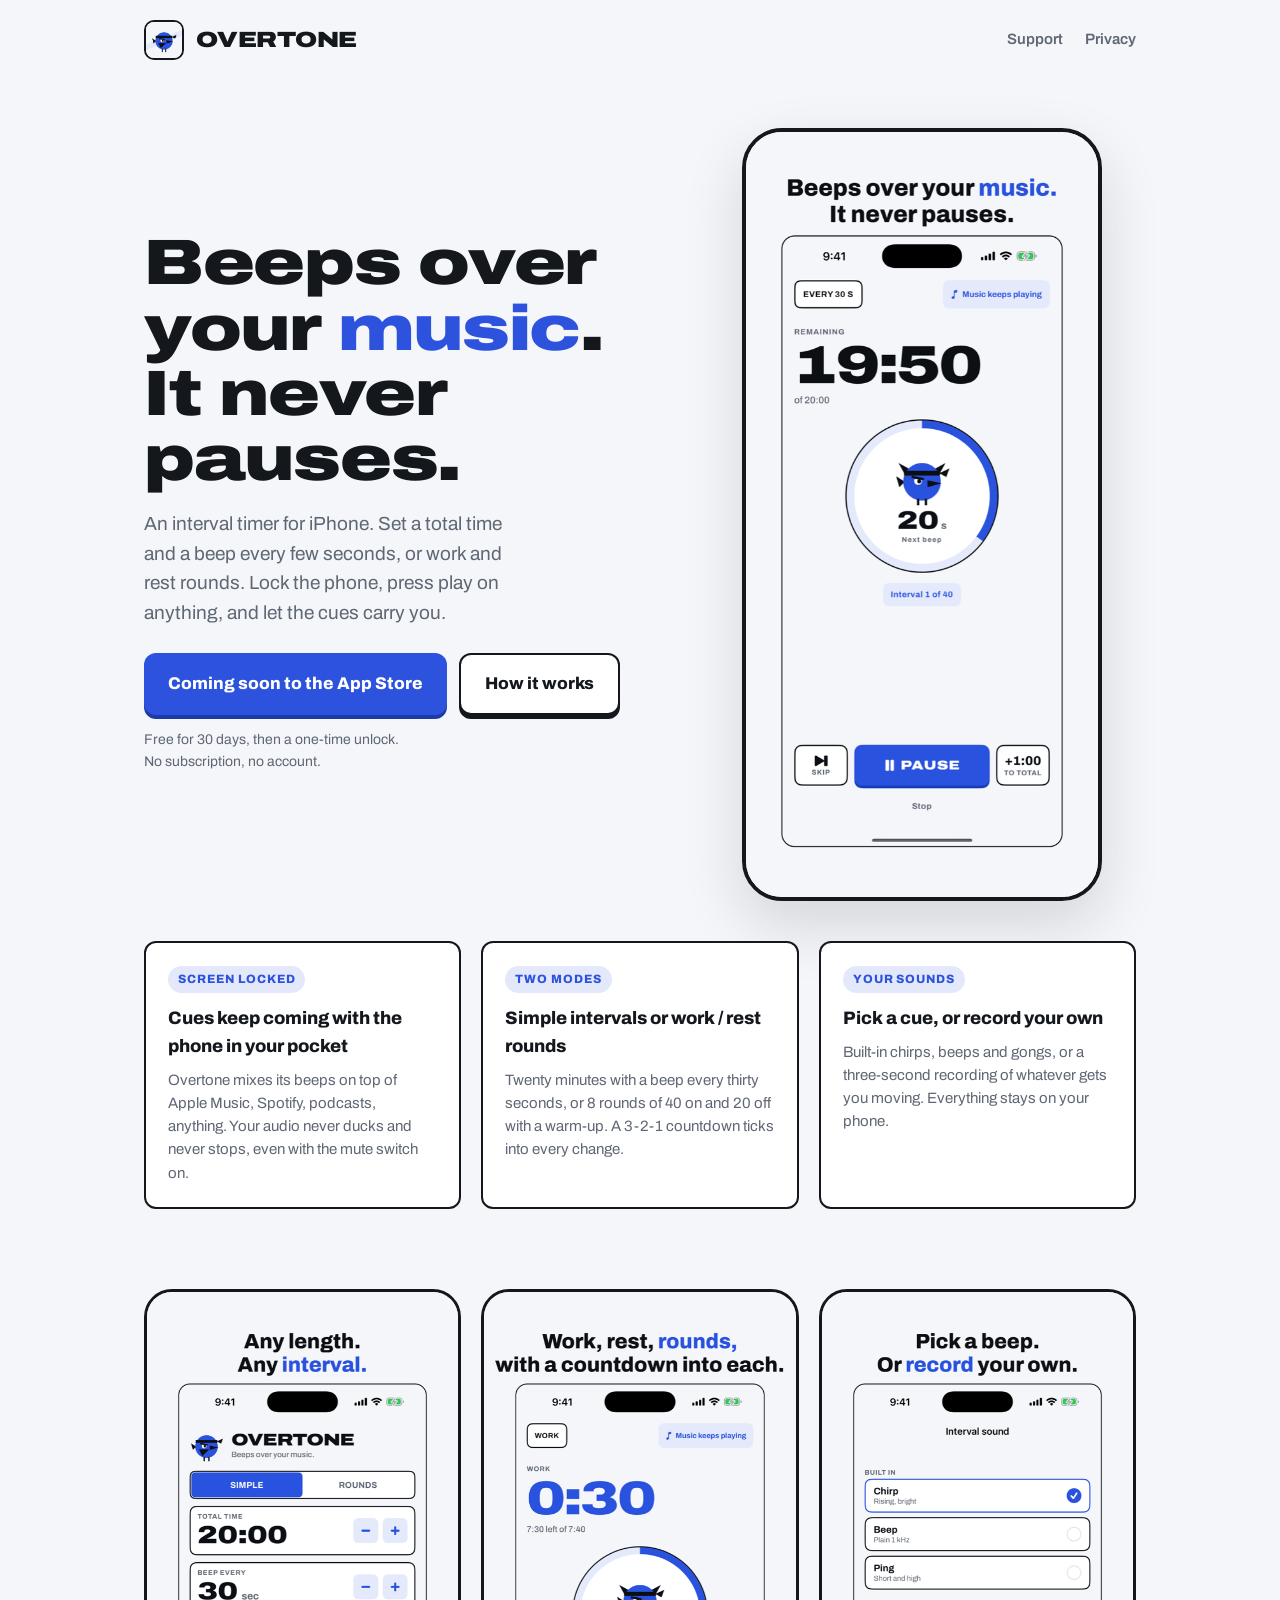
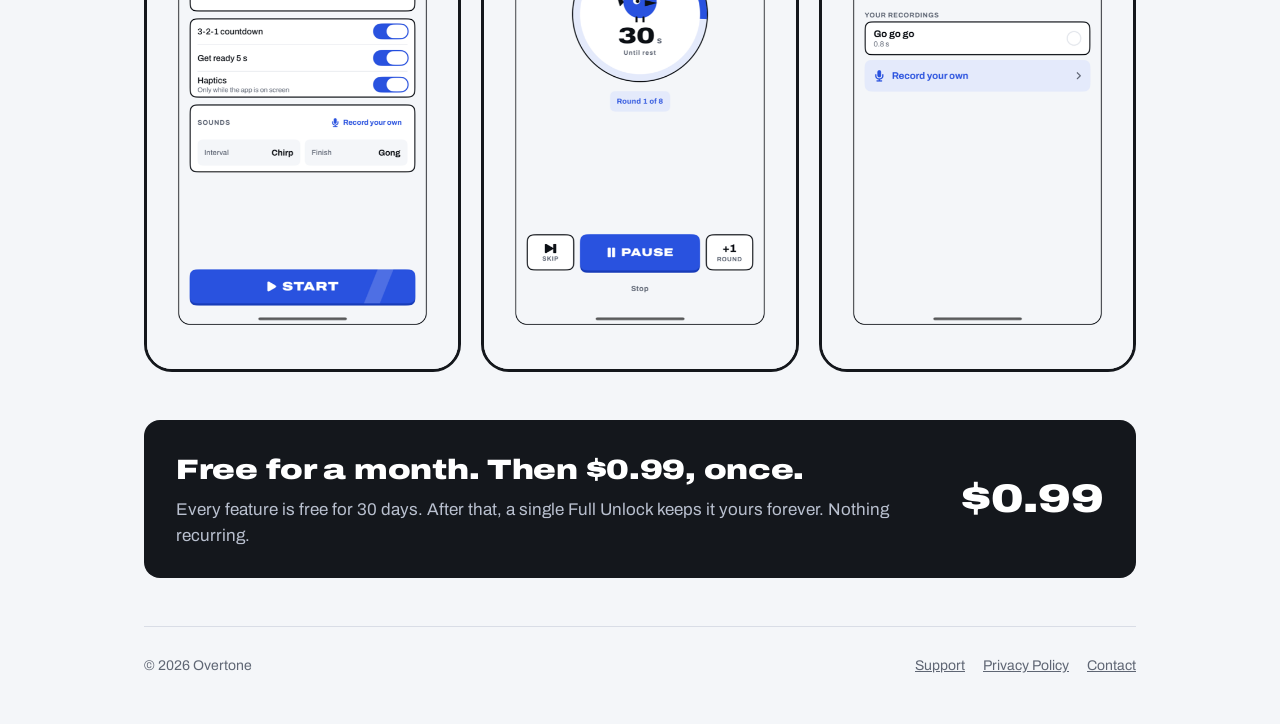
==== index.html @ dae68955 "Publish site" ====
<!doctype html>
<html lang="en">
<head>
<meta charset="utf-8">
<meta name="viewport" content="width=device-width, initial-scale=1">
<title>Overtone · Interval beeps over your music</title>
<meta name="description" content="Overtone is an interval timer for iPhone that beeps over whatever you're listening to, without pausing it, even with the screen locked.">
<link rel="icon" href="img/icon.png">
<link rel="preconnect" href="https://fonts.googleapis.com">
<link rel="stylesheet" href="https://fonts.googleapis.com/css2?family=Archivo:wdth,wght@100,400;100,600;100,800;125,900&display=swap">
<link rel="stylesheet" href="style.css">
</head>
<body>
<div class="wrap">
  <header class="nav">
    <a class="brand" href="./"><img src="img/icon.png" alt=""><span>OVERTONE</span></a>
    <nav><a href="support.html">Support</a><a href="privacy.html">Privacy</a></nav>
  </header>

  <section class="hero">
    <div>
      <h1>Beeps over your <em>music</em>.<br>It never pauses.</h1>
      <p>An interval timer for iPhone. Set a total time and a beep every few seconds, or work and rest rounds. Lock the phone, press play on anything, and let the cues carry you.</p>
      <div class="actions">
        <a class="cta" href="#">Coming soon to the App Store</a>
        <a class="cta ghost" href="support.html">How it works</a>
      </div>
      <p class="note">Free for 30 days, then a one-time unlock. No subscription, no account.</p>
    </div>
    <img class="phone" src="img/01-running.png" alt="Overtone running a 20-minute timer with a beep every 30 seconds">
  </section>

  <section class="features">
    <div class="card">
      <span class="eyebrow">Screen locked</span>
      <h3>Cues keep coming with the phone in your pocket</h3>
      <p>Overtone mixes its beeps on top of Apple Music, Spotify, podcasts, anything. Your audio never ducks and never stops, even with the mute switch on.</p>
    </div>
    <div class="card">
      <span class="eyebrow">Two modes</span>
      <h3>Simple intervals or work / rest rounds</h3>
      <p>Twenty minutes with a beep every thirty seconds, or 8 rounds of 40 on and 20 off with a warm-up. A 3-2-1 countdown ticks into every change.</p>
    </div>
    <div class="card">
      <span class="eyebrow">Your sounds</span>
      <h3>Pick a cue, or record your own</h3>
      <p>Built-in chirps, beeps and gongs, or a three-second recording of whatever gets you moving. Everything stays on your phone.</p>
    </div>
  </section>

  <section class="strip">
    <img src="img/02-setup.png" alt="Setting up a timer">
    <img src="img/03-rounds.png" alt="A work round in progress">
    <img src="img/04-sounds.png" alt="Choosing a cue sound">
  </section>

  <section class="pricing">
    <div>
      <h2>Free for a month. Then $0.99, once.</h2>
      <p>Every feature is free for 30 days. After that, a single Full Unlock keeps it yours forever. Nothing recurring.</p>
    </div>
    <div class="price">$0.99</div>
  </section>

  <footer>
    <div>© 2026 Overtone</div>
    <nav><a href="support.html">Support</a><a href="privacy.html">Privacy Policy</a><a href="support.html#contact">Contact</a></nav>
  </footer>
</div>
</body>
</html>
---- style.css ----
:root {
  --ground: #f4f6f9; --surface: #ffffff; --ink: #14171c; --muted: #5f6674;
  --primary: #2d53de; --primary-soft: #e3e9fb; --line: #d9dde6;
  --radius: 12px;
}
* { box-sizing: border-box; }
html { color-scheme: light; }
body { margin: 0; background: var(--ground); color: var(--ink);
  font-family: "Archivo", "Helvetica Neue", Arial, sans-serif; font-size: 17px; line-height: 1.55; }
a { color: var(--primary); }
a:hover { color: #2244b8; }
.wrap { max-width: 1040px; margin: 0 auto; padding: 0 24px; }
.nav { display: flex; align-items: center; justify-content: space-between; padding: 20px 0; }
.brand { display: flex; align-items: center; gap: 12px; text-decoration: none; color: var(--ink); }
.brand img { width: 40px; height: 40px; border-radius: 10px; border: 2px solid var(--ink); }
.brand span { font-weight: 900; font-stretch: 125%; letter-spacing: -0.01em; font-size: 22px; }
.nav nav { display: flex; gap: 22px; font-weight: 600; font-size: 15px; }
.nav nav a { color: var(--muted); text-decoration: none; }
.nav nav a:hover { color: var(--ink); }
.hero { display: grid; grid-template-columns: 1.1fr 0.9fr; gap: 40px; align-items: center; padding: 48px 0 24px; }
.hero h1 { font-weight: 900; font-stretch: 125%; font-size: clamp(38px, 6vw, 64px); line-height: 1.02; letter-spacing: -0.02em; margin: 0 0 18px; text-wrap: balance; }
.hero h1 em { font-style: normal; color: var(--primary); }
.hero p { font-size: 19px; color: var(--muted); max-width: 34ch; margin: 0 0 26px; }
.cta { display: inline-flex; align-items: center; gap: 10px; background: var(--primary); color: #fff; text-decoration: none;
  font-weight: 800; font-size: 17px; padding: 16px 24px; border-radius: var(--radius); box-shadow: 0 4px 0 #1d3aa8; }
.cta:hover { color: #fff; background: #2749c4; }
.cta.ghost { background: var(--surface); color: var(--ink); border: 2px solid var(--ink); box-shadow: 0 4px 0 var(--ink); }
.cta.ghost:hover { color: var(--ink); background: var(--primary-soft); }
.hero .actions { display: flex; gap: 12px; flex-wrap: wrap; }
.hero .note { font-size: 14px; color: var(--muted); margin-top: 14px; }
.phone { width: 100%; max-width: 360px; margin: 0 auto; display: block; border-radius: 40px; border: 4px solid var(--ink); box-shadow: 0 24px 60px rgba(20,23,28,0.14); }
.strip { display: grid; grid-template-columns: repeat(3, 1fr); gap: 20px; padding: 40px 0; }
.strip img { width: 100%; border-radius: 28px; border: 3px solid var(--ink); }
.features { display: grid; grid-template-columns: repeat(3, 1fr); gap: 20px; padding: 16px 0 40px; }
.card { background: var(--surface); border: 2px solid var(--ink); border-radius: var(--radius); padding: 22px; }
.card h3 { margin: 0 0 8px; font-size: 18px; font-weight: 800; }
.card p { margin: 0; color: var(--muted); font-size: 15px; }
.eyebrow { display: inline-block; font-size: 12px; font-weight: 800; letter-spacing: 0.08em; text-transform: uppercase; color: var(--primary); background: var(--primary-soft); padding: 4px 10px; border-radius: 999px; margin-bottom: 12px; }
.pricing { display: flex; align-items: center; justify-content: space-between; gap: 24px; background: var(--ink); color: #fff; border-radius: 16px; padding: 28px 32px; margin: 8px 0 48px; }
.pricing h2 { margin: 0 0 6px; font-weight: 900; font-stretch: 125%; font-size: 28px; letter-spacing: -0.01em; }
.pricing p { margin: 0; color: #b9c0cf; }
.pricing .price { font-weight: 900; font-stretch: 125%; font-size: 40px; white-space: nowrap; }
footer { border-top: 1px solid var(--line); padding: 28px 0 48px; color: var(--muted); font-size: 14px; display: flex; justify-content: space-between; gap: 16px; flex-wrap: wrap; }
footer nav { display: flex; gap: 18px; }
footer a { color: var(--muted); }
.doc { max-width: 720px; margin: 0 auto; padding: 24px 24px 64px; }
.doc h1 { font-weight: 900; font-stretch: 125%; font-size: 40px; letter-spacing: -0.02em; margin: 24px 0 6px; line-height: 1.05; }
.doc .meta { color: var(--muted); font-size: 15px; margin-bottom: 28px; }
.doc h2 { font-size: 22px; font-weight: 800; margin: 34px 0 10px; }
.doc h3 { font-size: 17px; font-weight: 800; margin: 24px 0 6px; }
.doc p, .doc li { font-size: 17px; }
.doc .lede { font-size: 21px; font-weight: 700; }
.doc ol { padding-left: 22px; }
.doc .faq dt { font-weight: 800; margin-top: 22px; }
.doc .faq dd { margin: 6px 0 0; color: #2b3038; }
.doc .contact { background: var(--surface); border: 2px solid var(--ink); border-radius: var(--radius); padding: 18px 20px; margin-top: 32px; }
@media (max-width: 800px) {
  .hero { grid-template-columns: 1fr; padding-top: 24px; }
  .hero .phone { max-width: 280px; }
  .strip, .features { grid-template-columns: 1fr; }
  .pricing { flex-direction: column; align-items: flex-start; }
  .nav nav { gap: 14px; }
}
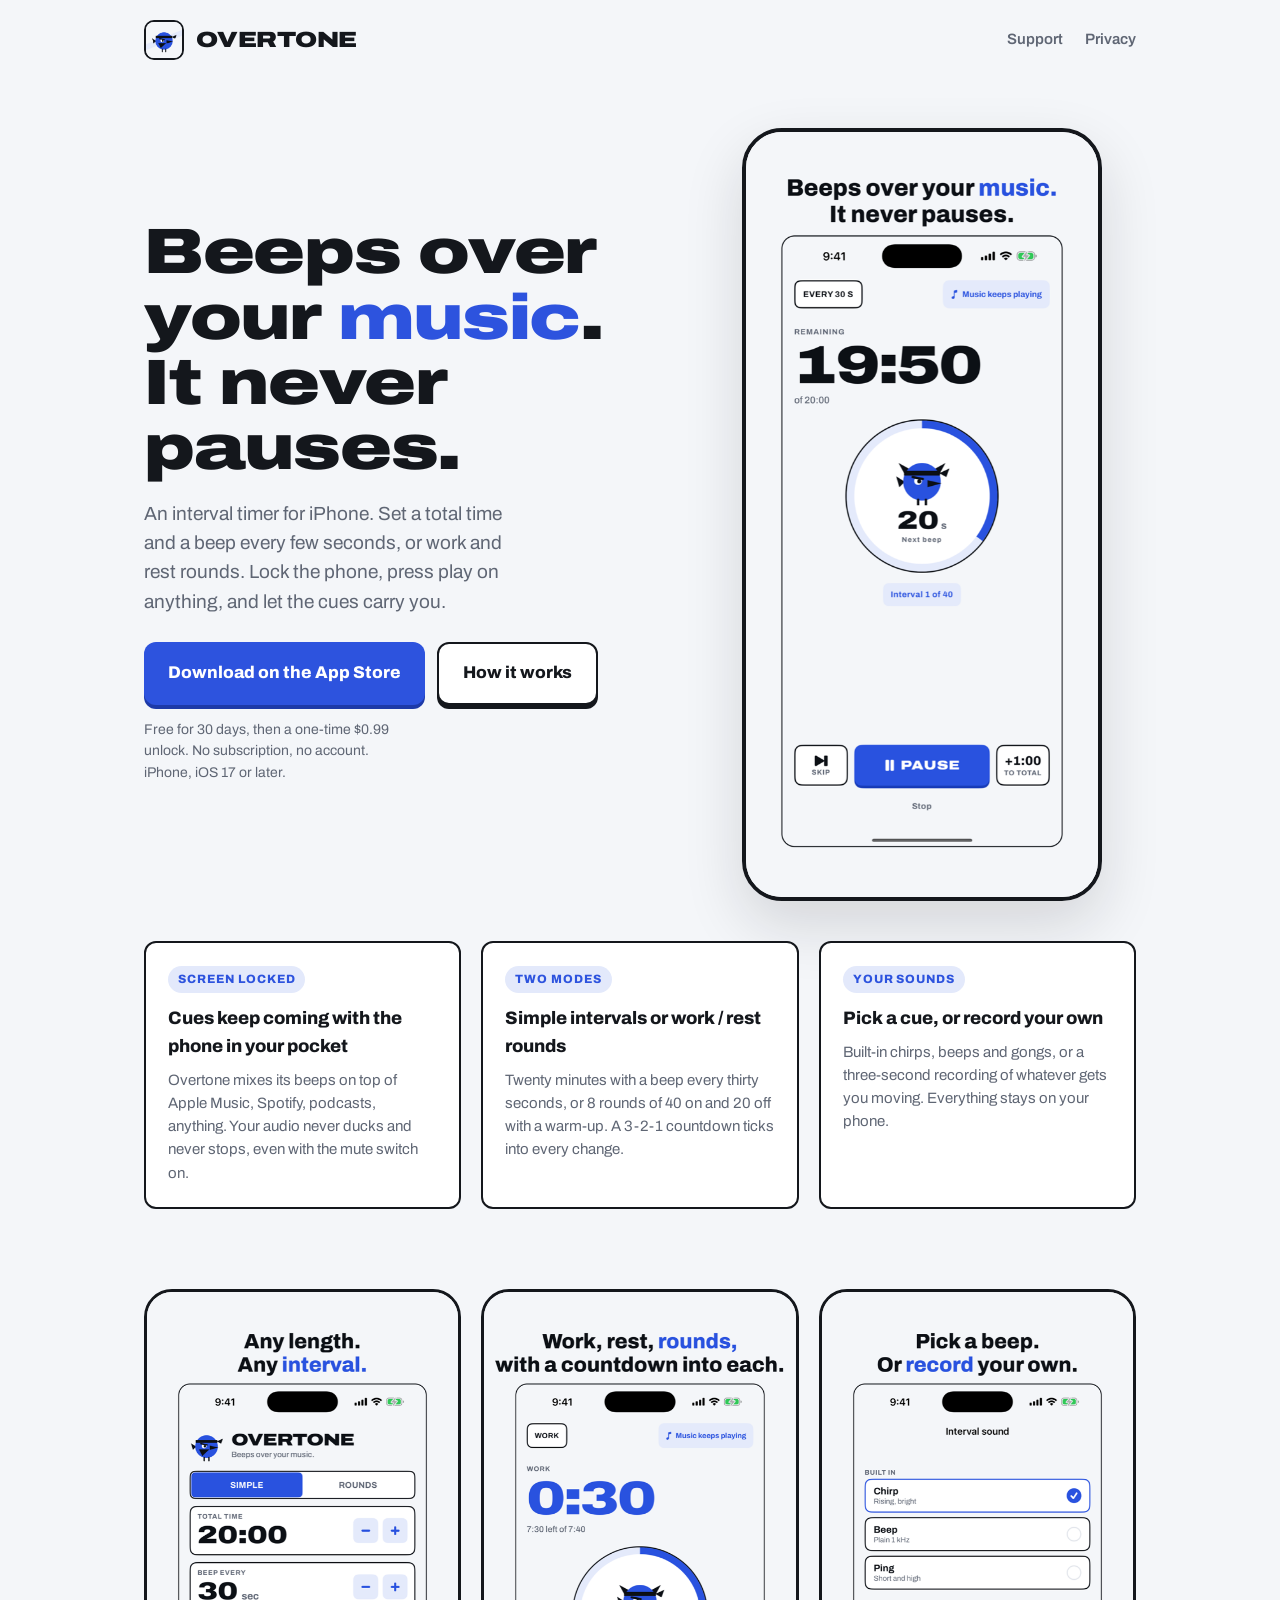
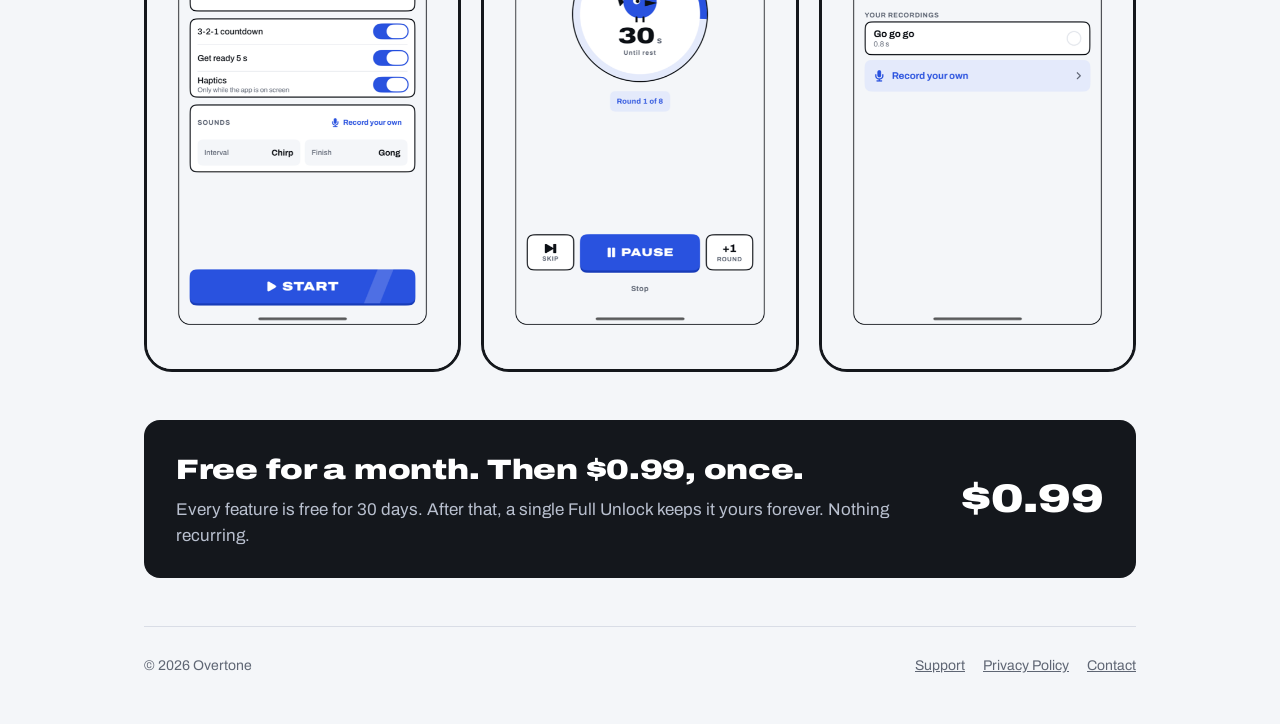
==== commit 5fa3c0b3: "Publish site 2026-09-23T21:31Z" ====
--- a/index.html
+++ b/index.html
@@ -22,10 +22,10 @@
       <h1>Beeps over your <em>music</em>.<br>It never pauses.</h1>
       <p>An interval timer for iPhone. Set a total time and a beep every few seconds, or work and rest rounds. Lock the phone, press play on anything, and let the cues carry you.</p>
       <div class="actions">
-        <a class="cta" href="#">Coming soon to the App Store</a>
+        <a class="cta" href="https://apps.apple.com/app/overtone-interval-timer/id6808705871">Download on the App Store</a>
         <a class="cta ghost" href="support.html">How it works</a>
       </div>
-      <p class="note">Free for 30 days, then a one-time unlock. No subscription, no account.</p>
+      <p class="note">Free for 30 days, then a one-time $0.99 unlock. No subscription, no account. iPhone, iOS 17 or later.</p>
     </div>
     <img class="phone" src="img/01-running.png" alt="Overtone running a 20-minute timer with a beep every 30 seconds">
   </section>
@@ -64,7 +64,7 @@
 
   <footer>
     <div>© 2026 Overtone</div>
-    <nav><a href="support.html">Support</a><a href="privacy.html">Privacy Policy</a><a href="support.html#contact">Contact</a></nav>
+    <nav><a href="support.html">Support</a><a href="privacy.html">Privacy Policy</a><a href="mailto:overtone.timer.app@gmail.com">Contact</a></nav>
   </footer>
 </div>
 </body>
